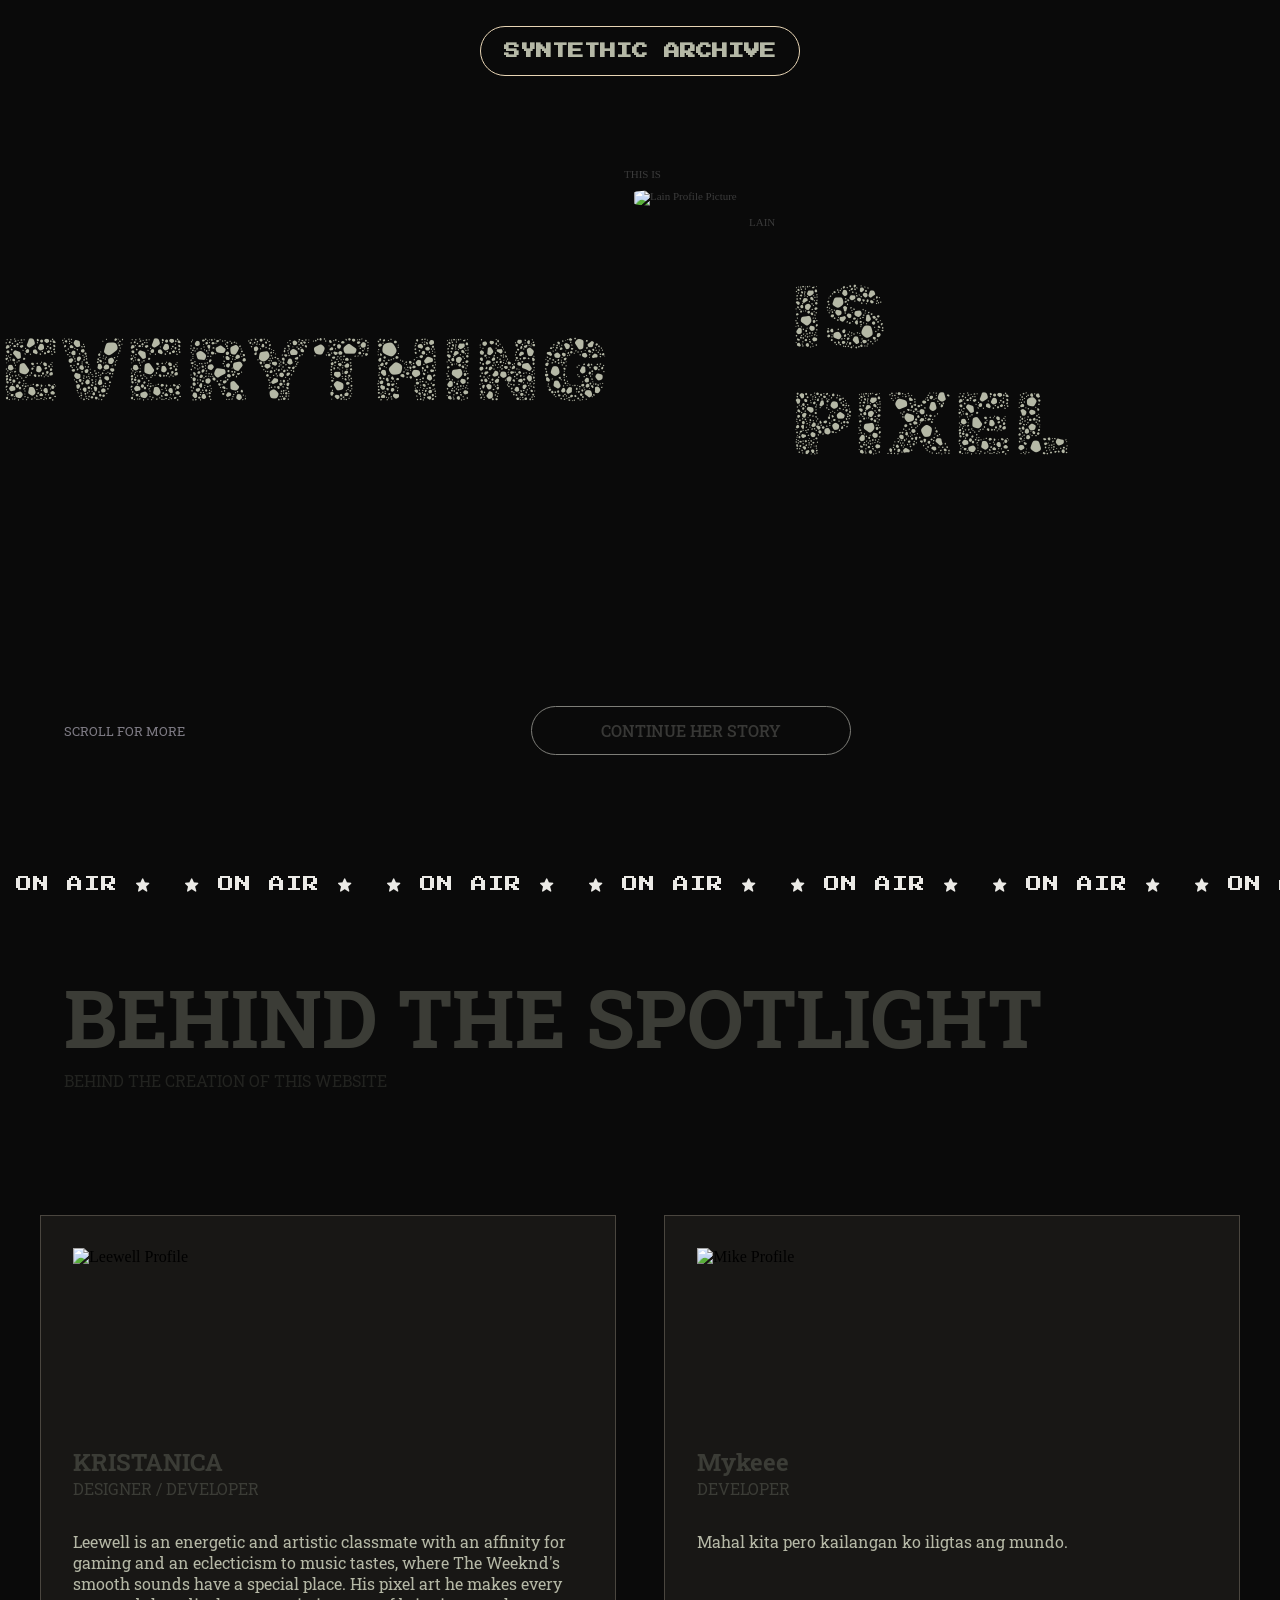
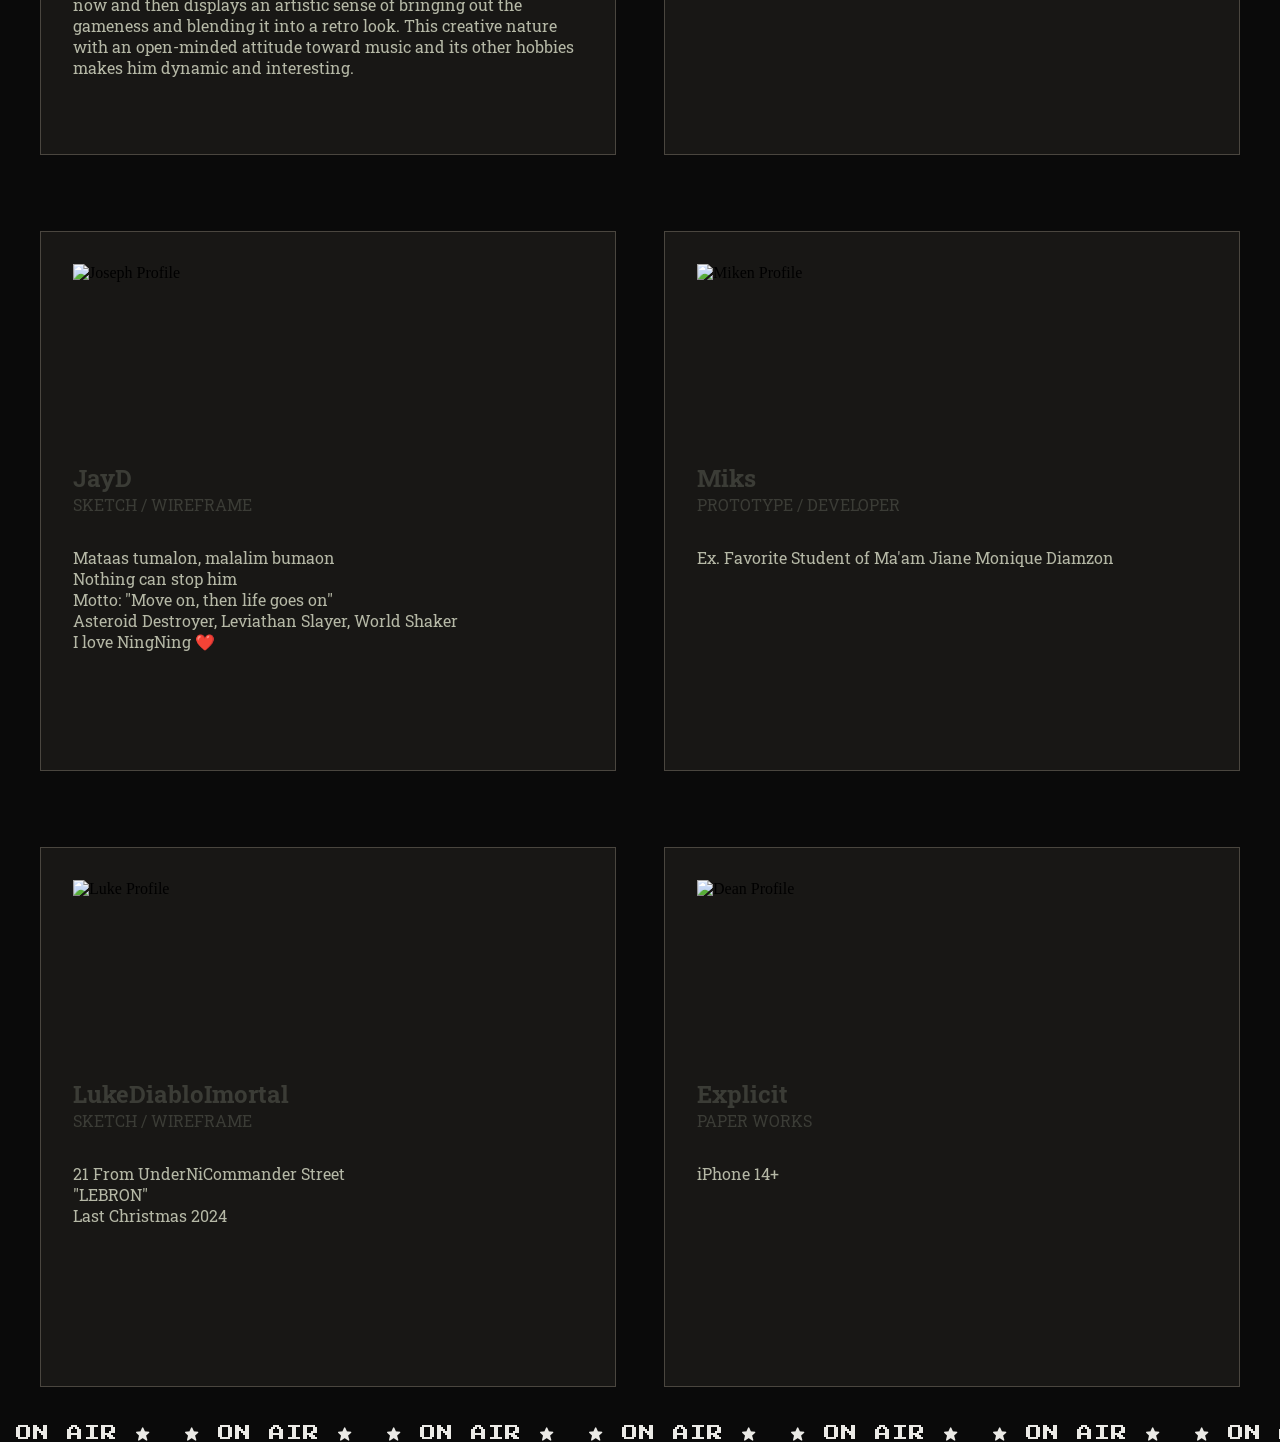
==== index.html @ a0c56dff "Add files via upload" ====
<!DOCTYPE html>
<html lang="en">
<head>
<!--LANDING PAGE (HTML FILE 1)-->
    <meta charset="UTF-8">
    <meta name="viewport" content="width=device-width, initial-scale=1.0">
    <!--ICONS-->
    <link href='https://unpkg.com/boxicons@2.1.4/css/boxicons.min.css' rel='stylesheet'>
    <!--Font 1-->
    <!--p2p-->
    <link rel="preconnect" href="https://fonts.googleapis.com">
    <link rel="preconnect" href="https://fonts.gstatic.com" crossorigin>
    <link href="https://fonts.googleapis.com/css2?family=Exo+2:ital,wght@0,100..900;1,100..900&family=Press+Start+2P&display=swap" rel="stylesheet">
    <!--Font 2-->
    <!--Rubik-->
    <link rel="preconnect" href="https://fonts.googleapis.com">
    <link rel="preconnect" href="https://fonts.gstatic.com" crossorigin>
    <link href="https://fonts.googleapis.com/css2?family=Rubik+Microbe&display=swap" rel="stylesheet">
    <!--Font 3-->
    <!--Roboto Slab-->
    <link rel="preconnect" href="https://fonts.googleapis.com">
    <link rel="preconnect" href="https://fonts.gstatic.com" crossorigin>
    <link href="https://fonts.googleapis.com/css2?family=Roboto+Slab:wght@100..900&family=Rubik+Microbe&display=swap" rel="stylesheet">
    <!--SCRIPTs-->
    <script src="theme.js"></script>
    <script src="script.js"></script>
    <!--STYLE-->
    <link rel="stylesheet" href="style1.css">
    <link rel="icon" href="Homepage_imgs/SA-Logo.png">
    <title>Pixel</title>
</head>
<body>
    <div class="landing-page">
        <div class="header">
            <h1>SYNTETHIC ARCHIVE</h1>
        </div>
        <div id="container" >
            <h1>EVERYTHING</h1>
            <div class="imgContainer">
                <p>THIS IS</p>
                <img src="imgs/lains.jpg" alt="Lain Profile Picture">
                <p class="lain">LAIN</p>
            </div>
            <h1 class="Pixel">IS PIXEL</h1>
        </div>
        <div id="buttonsContainer" name="LAIN">
            <a href="#behind_the_scene" class="scroll">SCROLL FOR MORE</a>
            <button><a href="honePage.html">CONTINUE HER STORY</a></button>
        </div>
        
        <div class="text-wrapper">
            <p> ON AIR <i class='bx bxs-star'></i></p>
            <p><i class='bx bxs-star'></i> ON AIR <i class='bx bxs-star'></i></p>
            <p><i class='bx bxs-star'></i> ON AIR <i class='bx bxs-star'></i></p>
            <p><i class='bx bxs-star'></i> ON AIR <i class='bx bxs-star'></i></p>
            <p><i class='bx bxs-star'></i> ON AIR <i class='bx bxs-star'></i></p>
            <p><i class='bx bxs-star'></i> ON AIR <i class='bx bxs-star'></i></p>
            <p><i class='bx bxs-star'></i> ON AIR <i class='bx bxs-star'></i></p>
            <p><i class='bx bxs-star'></i> ON AIR <i class='bx bxs-star'></i></p>
            <p><i class='bx bxs-star'></i> ON AIR <i class='bx bxs-star'></i></p>
            <p><i class='bx bxs-star'></i> ON AIR <i class='bx bxs-star'></i></p>
            <p><i class='bx bxs-star'></i> ON AIR <i class='bx bxs-star'></i></p>
            <p><i class='bx bxs-star'></i> ON AIR <i class='bx bxs-star'></i></p>
            <p><i class='bx bxs-star'></i> ON AIR <i class='bx bxs-star'></i></p>
            <p><i class='bx bxs-star'></i> ON AIR <i class='bx bxs-star'></i></p>
            <p><i class='bx bxs-star'></i> ON AIR <i class='bx bxs-star'></i></p>
            <p><i class='bx bxs-star'></i> ON AIR <i class='bx bxs-star'></i></p>
            <p><i class='bx bxs-star'></i> ON AIR <i class='bx bxs-star'></i></p>
            <p><i class='bx bxs-star'></i> ON AIR <i class='bx bxs-star'></i></p>
            <p><i class='bx bxs-star'></i> ON AIR <i class='bx bxs-star'></i></p>
        </div>
    </div>


    <div id="behind_the_scene">
        <div id="Behind-the-scene-Header" class="artistCont reveal">
            <h1>BEHIND THE SPOTLIGHT</h1>
            <p>BEHIND THE CREATION OF THIS WEBSITE</p>
        </div>
    
    <div class="card_Container">
        <!--Leewell CARD-->
        <div id="kristanica" class="artistCont reveal">
            <div class="img_Container">
                <img src="imgs/Lee.png" alt="Leewell Profile">
            </div>
            <div class="name">
                <h2>KRISTANICA</h2>
                <p>DESIGNER / DEVELOPER</p>
            </div>
            <div class="info">
                <p>Leewell is an energetic and artistic classmate with an affinity for gaming and an eclecticism to music tastes, where The Weeknd's smooth sounds have a special place. His pixel art he makes every now and then displays an artistic sense of bringing out the gameness and blending it into a retro look. This creative nature with an open-minded attitude toward music and its other hobbies makes him dynamic and interesting.</p>
            </div>
        </div>
        <!--MYKE CARD-->
        <div id="Myke" class="artistCont reveal">
            <div class="img_Container">
                <img src="imgs/Myke.png" alt="Mike Profile">
            </div>
            <div class="name">
                <h2>Mykeee</h2>
                <p>DEVELOPER</p>
            </div>
            <div class="info">
                <p>Mahal kita pero kailangan ko iligtas ang mundo.</p>
            </div>
        </div>
        <!--JOSEPH CARD-->
        <div id="Joseph" class="artistCont reveal">
            <div class="img_Container">
                <img src="imgs/Joseph.png" alt="Joseph Profile">
            </div>
            <div class="name">
                <h2>JayD</h2>
                <p>SKETCH / WIREFRAME</p>
            </div>
            <div class="info">
                <p> Mataas tumalon, malalim bumaon <br>
                    Nothing can stop him <br>
                    Motto: "Move on, then life goes on" <br>
                    Asteroid Destroyer, Leviathan Slayer, World Shaker <br>
                    I love NingNing ❤️</p>
            </div>
        </div>
        <!--MIKEN CARD-->
        <div id="Miken" class="artistCont reveal">
            <div class="img_Container">
                <img src="imgs/Miken.png" alt="Miken Profile">
            </div>
            <div class="name">
                <h2>Miks</h2>
                <p>PROTOTYPE / DEVELOPER</p>
            </div>
            <div class="info">
                <p>Ex. Favorite Student of Ma'am Jiane Monique Diamzon</p>
            </div>
        </div>
        <!--LUKE CARD-->
        <div id="Luke" class="artistCont reveal">
            <div class="img_Container">
                <img src="imgs/Luke.png" alt="Luke Profile">
            </div>
            <div class="name">
                <h2>LukeDiabloImortal</h2>
                <p>SKETCH / WIREFRAME</p>
            </div>
            <div class="info">
                <p>21 From UnderNiCommander Street <br>
                    "LEBRON" <br>
                    Last Christmas 2024
                </p>
            </div>
        </div>
        <!--DEAN CARD-->
        <div id="Dean" class="artistCont reveal">
            <div class="img_Container">
                <img src="imgs/Dean.png" alt="Dean Profile">
            </div>
            <div class="name">
                <h2>Explicit</h2>
                <p>PAPER WORKS</p>
            </div>
            <div class="info">
                <p>iPhone 14+</p>
            </div>
        </div>
    </div>    
</div>
<div class="text-wrapper">
    <p> ON AIR <i class='bx bxs-star'></i></p>
    <p><i class='bx bxs-star'></i> ON AIR <i class='bx bxs-star'></i></p>
    <p><i class='bx bxs-star'></i> ON AIR <i class='bx bxs-star'></i></p>
    <p><i class='bx bxs-star'></i> ON AIR <i class='bx bxs-star'></i></p>
    <p><i class='bx bxs-star'></i> ON AIR <i class='bx bxs-star'></i></p>
    <p><i class='bx bxs-star'></i> ON AIR <i class='bx bxs-star'></i></p>
    <p><i class='bx bxs-star'></i> ON AIR <i class='bx bxs-star'></i></p>
    <p><i class='bx bxs-star'></i> ON AIR <i class='bx bxs-star'></i></p>
    <p><i class='bx bxs-star'></i> ON AIR <i class='bx bxs-star'></i></p>
    <p><i class='bx bxs-star'></i> ON AIR <i class='bx bxs-star'></i></p>
    <p><i class='bx bxs-star'></i> ON AIR <i class='bx bxs-star'></i></p>
    <p><i class='bx bxs-star'></i> ON AIR <i class='bx bxs-star'></i></p>
    <p><i class='bx bxs-star'></i> ON AIR <i class='bx bxs-star'></i></p>
    <p><i class='bx bxs-star'></i> ON AIR <i class='bx bxs-star'></i></p>
    <p><i class='bx bxs-star'></i> ON AIR <i class='bx bxs-star'></i></p>
    <p><i class='bx bxs-star'></i> ON AIR <i class='bx bxs-star'></i></p>
    <p><i class='bx bxs-star'></i> ON AIR <i class='bx bxs-star'></i></p>
    <p><i class='bx bxs-star'></i> ON AIR <i class='bx bxs-star'></i></p>
    <p><i class='bx bxs-star'></i> ON AIR <i class='bx bxs-star'></i></p>
</div>
</body>
---- style1.css ----
*{
    padding: 0px;
    margin: 0px;
    box-sizing: border-box;

}
body{
    height: auto;
    background-color: #0A0A0A;
    animation: opa 2s ease;
}.landing-page{
    height: 100vh;
}.header{
    display: flex;
    justify-content: center;
    width: 100%;
    text-align: center;
    padding-top:2% ;
    >h1{
        font-family: "Press Start 2P", serif;
        color: #B5B8A6;
        font-size: 1rem;
        border: 1px solid #E8D5B5;
        padding: 1em;
        width: 25%;
        border-radius: 45px;
    } 
}#container{  
    display: flex;
    height: 50vh;   
    margin-top: 70px;
    align-items: center;
    gap: 15px;
    justify-content: center;

    >h1{
        color: #B5B8A6;
        font-family: "Rubik Microbe", system-ui;
        font-weight: 100;
        font-size: 5.625rem;
    }.Pixel{
        margin-right: 200px;
    }.lain{
        text-align: right;
        }
}.imgContainer{
    width: 16%;
    height: 90%;
    font-size: 11px;
    color: #3B3B3B;
    
    >img{
        max-width: 100%;
        height: 100%;
        object-fit: cover;
        border-radius: 35%;
        padding: 0.625rem;
    }
}#buttonsContainer{
    display: flex;
    gap: 27%;
    align-items: center;
    height: 30vh;
    width: 100%;

    >a{
        text-decoration: none;
        margin-left: 1rem;
        font-size: 0.8rem;
        color: #F2ECFF;
        font-family: "Roboto Slab", serif;
        margin-left: 5%;
        opacity: 0.5;

    }>button{
        width: 100%;
        font-size: 1rem;
        width: 25%;
        padding: 0.8em;
        border-radius: 25px;
        font-family: "Roboto Slab", serif;
        font-weight: 500;
        background-color: #0A0A0A;
        opacity: 0.5;
        border: 1px solid #F1F1E6;
        cursor: pointer;

        >a{
            color: #F1F1E6;
            opacity: 0.4;
            text-decoration: none;
        }
    }
}
.buttonsContainer button:hover{
    opacity: 1;
}#buttonsContainer a:hover{
    text-decoration: underline;
    opacity: 1;
}.text-wrapper{
    padding-top: 10px;
    display: flex;
    justify-content: flex-start;
    overflow: hidden;
    background-color: #0A0A0A;
}.text-wrapper p {
    color: #EBEAE6;
    white-space: nowrap;
    padding: 0 1rem;
    letter-spacing: 1px;
    animation: move-rtl 5000ms linear infinite;
    font-family:"press start 2p";
}

#behind_the_scene{
    height: auto;
    background-color: #0A0A0A;
}#Behind-the-scene-Header {
    padding: 4rem;
    height: 35vh;
    font-family: "Roboto Slab", serif;
    >h1{
        font-size: 5rem;
        color: #3B3C36;
    }
    >p{
        color: #3B3C36;
        opacity: 0.5;
    }
}.card_Container{
    height: 200vh;
    display: flex;
    flex-wrap: wrap;
    gap: 3em;
    justify-content: center;
}#kristanica, #Myke, #Joseph, #Miken, #Luke, #Dean{
    width: 45%;
    height: 30%;
    background-color: #181715;
    display: flex;
    flex-direction: column;
    gap: 2em;
    padding: 2em;
    border: 1px solid #4A463F;  
}.info p{
    color: #B5B8A6;
    font-family: "Roboto Slab", serif;
}.name{
    >h2{
        color: #3B3C36;
        font-family: "Roboto Slab", serif;
    }>p{
        color: #3B3C36;
        font-family: "Roboto Slab", serif;
    }   
}.img_Container{
    height: 35%;
    width: 28%;
}.img_Container img{
    height: 100%;
    width: 100%;
}

/*KEyframe1 RIght to left animation*/
@keyframes move-rtl{
    0%{
        transform: translateX(0);
    }
    100%{
        transform: translateX(-100%);
    }
}/*Animation in Landing page ("On Air") --END--*/
@keyframes opa {
    from{
        opacity: 0;
    }
    to{
        opacity: 100;
    }
}


.reveal {
    opacity: 0;
    transform: scale(0.5);
    transition: opacity 0.5s ease, transform 0.5s ease;
}
.reveal.appear {
    opacity: 1;
    transform: scale(1);
}





/*MEDIA QUARIES*/
@media (max-width: 344px){
    .card_Container{
        flex-wrap: nowrap;
        flex-direction: column;
    }.Card{
        width: 90%;
        margin: auto;
    }
}


@media(max-width: 414px){
    html{
        font-size: 12px;
    }.landing-page{
        height: 80vh;
    }.header{
        >h1{
            font-size: 1rem;
            width: 75%;
        }
    }#container{
        margin-top: 0px;
        flex-direction: column;
        gap: 25px;
        >h1{
            font-size: 3rem;
        }p{
        font-size: 0.7rem;
        }.Pixel{
            margin-right: 0px;
        }
    }.imgContainer{
        width: 37%;
        height: 50%;
    }#Behind-the-scene-Header {
        padding: 2rem;
        height: 30vh;
        font-family: "Roboto Slab", serif;
        >h1{
            font-size: 3rem;
            color: #3B3C36;
        }
    }#buttonsContainer{
        gap: 16%;
        height: 10vh;
        >button{
            width: 35%;
            font-size: 0.8rem;
        }>a{
            font-size: 0.5rem;
        }
    }.text-wrapper{
        margin-top: 50px;
    }.card_Container{ 
        height: 250vh;
        flex-wrap: nowrap;
        flex-direction: column;
    }#kristanica, #Myke, #Joseph, #Miken,#Luke,#Dean{
        width: 90%;
        margin: auto;

    }
}
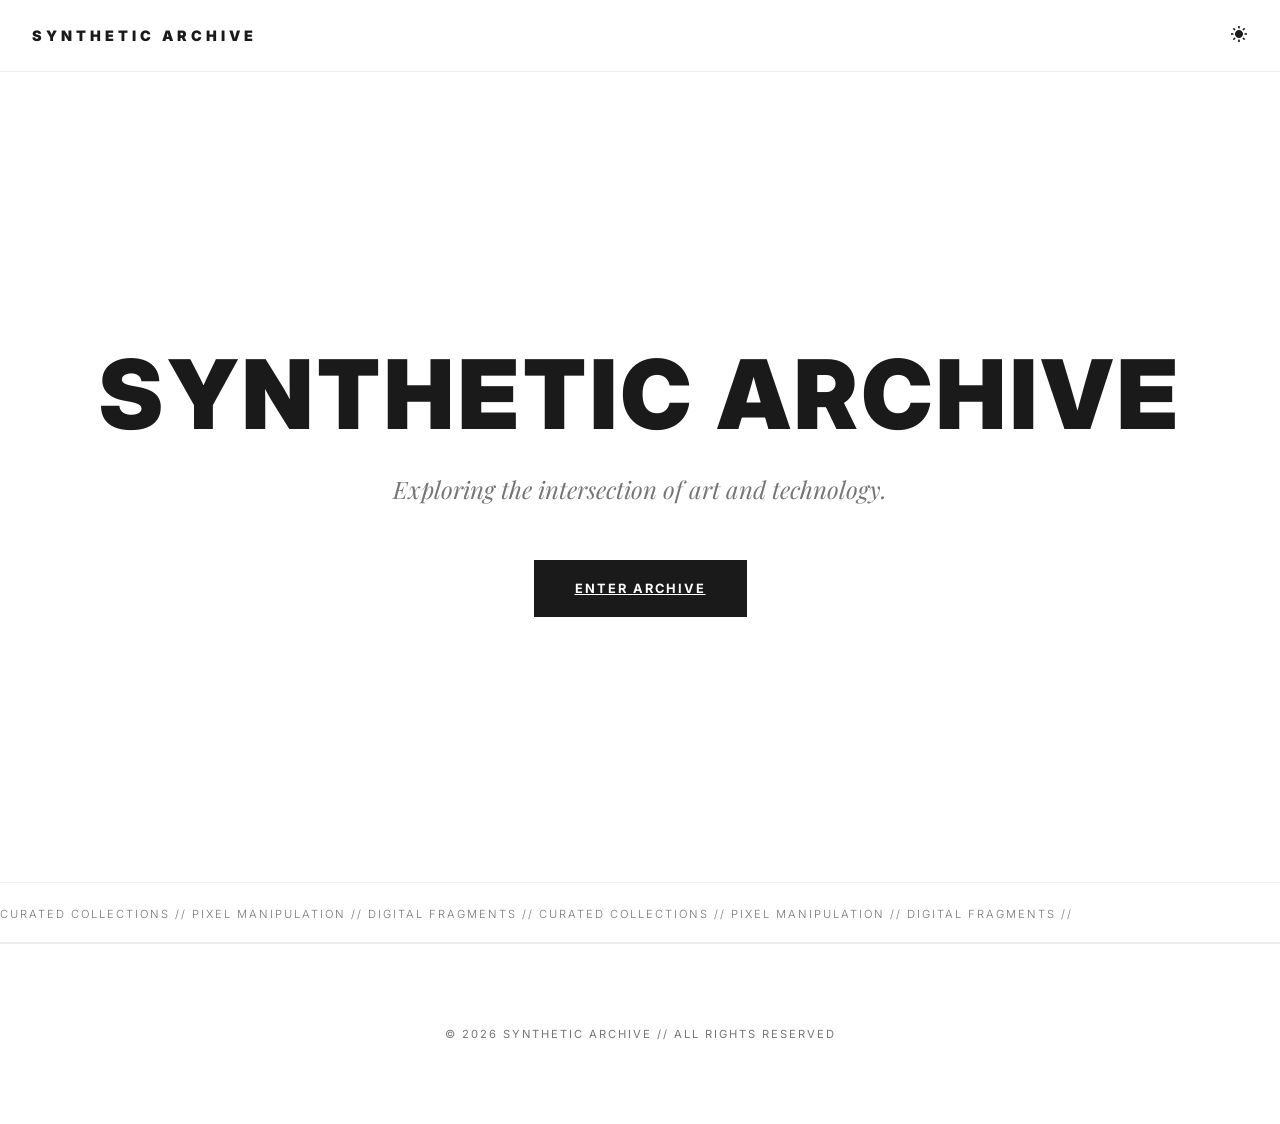
==== commit f04d03ca: "Refactor styles and structure for homepage; remove old styles, update theme functionality, and enhan" ====
--- a/index.html
+++ b/index.html
@@ -1,190 +1,93 @@
 <!DOCTYPE html>
 <html lang="en">
 <head>
-<!--LANDING PAGE (HTML FILE 1)-->
     <meta charset="UTF-8">
     <meta name="viewport" content="width=device-width, initial-scale=1.0">
-    <!--ICONS-->
     <link href='https://unpkg.com/boxicons@2.1.4/css/boxicons.min.css' rel='stylesheet'>
-    <!--Font 1-->
-    <!--p2p-->
-    <link rel="preconnect" href="https://fonts.googleapis.com">
-    <link rel="preconnect" href="https://fonts.gstatic.com" crossorigin>
-    <link href="https://fonts.googleapis.com/css2?family=Exo+2:ital,wght@0,100..900;1,100..900&family=Press+Start+2P&display=swap" rel="stylesheet">
-    <!--Font 2-->
-    <!--Rubik-->
-    <link rel="preconnect" href="https://fonts.googleapis.com">
-    <link rel="preconnect" href="https://fonts.gstatic.com" crossorigin>
-    <link href="https://fonts.googleapis.com/css2?family=Rubik+Microbe&display=swap" rel="stylesheet">
-    <!--Font 3-->
-    <!--Roboto Slab-->
-    <link rel="preconnect" href="https://fonts.googleapis.com">
-    <link rel="preconnect" href="https://fonts.gstatic.com" crossorigin>
-    <link href="https://fonts.googleapis.com/css2?family=Roboto+Slab:wght@100..900&family=Rubik+Microbe&display=swap" rel="stylesheet">
-    <!--SCRIPTs-->
-    <script src="theme.js"></script>
-    <script src="script.js"></script>
-    <!--STYLE-->
-    <link rel="stylesheet" href="style1.css">
+    <link rel="stylesheet" href="styles.css">
     <link rel="icon" href="Homepage_imgs/SA-Logo.png">
-    <title>Pixel</title>
+    <title>Synthetic Archive</title>
+    <style>
+        .hero {
+            height: 90vh;
+            display: flex;
+            flex-direction: column;
+            justify-content: center;
+            align-items: center;
+            text-align: center;
+            padding: 2rem;
+        }
+
+        .hero h1 {
+            font-size: 6rem;
+            margin-bottom: 1rem;
+            font-weight: 900;
+        }
+
+        .hero p {
+            font-family: var(--font-serif);
+            font-size: 1.5rem;
+            color: var(--text-dim);
+            margin-bottom: 3rem;
+            font-style: italic;
+        }
+
+        .hero-btns {
+            display: flex;
+            gap: 2rem;
+        }
+
+        @media (max-width: 768px) {
+            .hero h1 { font-size: 3rem; }
+        }
+    </style>
 </head>
 <body>
-    <div class="landing-page">
-        <div class="header">
-            <h1>SYNTETHIC ARCHIVE</h1>
-        </div>
-        <div id="container" >
-            <h1>EVERYTHING</h1>
-            <div class="imgContainer">
-                <p>THIS IS</p>
-                <img src="imgs/lains.jpg" alt="Lain Profile Picture">
-                <p class="lain">LAIN</p>
+    <header>
+        <nav>
+            <div class="logo">
+                <h1 style="font-size: 0.9rem;">Synthetic Archive</h1>
             </div>
-            <h1 class="Pixel">IS PIXEL</h1>
-        </div>
-        <div id="buttonsContainer" name="LAIN">
-            <a href="#behind_the_scene" class="scroll">SCROLL FOR MORE</a>
-            <button><a href="honePage.html">CONTINUE HER STORY</a></button>
-        </div>
-        
-        <div class="text-wrapper">
-            <p> ON AIR <i class='bx bxs-star'></i></p>
-            <p><i class='bx bxs-star'></i> ON AIR <i class='bx bxs-star'></i></p>
-            <p><i class='bx bxs-star'></i> ON AIR <i class='bx bxs-star'></i></p>
-            <p><i class='bx bxs-star'></i> ON AIR <i class='bx bxs-star'></i></p>
-            <p><i class='bx bxs-star'></i> ON AIR <i class='bx bxs-star'></i></p>
-            <p><i class='bx bxs-star'></i> ON AIR <i class='bx bxs-star'></i></p>
-            <p><i class='bx bxs-star'></i> ON AIR <i class='bx bxs-star'></i></p>
-            <p><i class='bx bxs-star'></i> ON AIR <i class='bx bxs-star'></i></p>
-            <p><i class='bx bxs-star'></i> ON AIR <i class='bx bxs-star'></i></p>
-            <p><i class='bx bxs-star'></i> ON AIR <i class='bx bxs-star'></i></p>
-            <p><i class='bx bxs-star'></i> ON AIR <i class='bx bxs-star'></i></p>
-            <p><i class='bx bxs-star'></i> ON AIR <i class='bx bxs-star'></i></p>
-            <p><i class='bx bxs-star'></i> ON AIR <i class='bx bxs-star'></i></p>
-            <p><i class='bx bxs-star'></i> ON AIR <i class='bx bxs-star'></i></p>
-            <p><i class='bx bxs-star'></i> ON AIR <i class='bx bxs-star'></i></p>
-            <p><i class='bx bxs-star'></i> ON AIR <i class='bx bxs-star'></i></p>
-            <p><i class='bx bxs-star'></i> ON AIR <i class='bx bxs-star'></i></p>
-            <p><i class='bx bxs-star'></i> ON AIR <i class='bx bxs-star'></i></p>
-            <p><i class='bx bxs-star'></i> ON AIR <i class='bx bxs-star'></i></p>
-        </div>
-    </div>
+            <div class="nav-links" style="display: flex; align-items: center;">
+                <button id="theme">
+                    <i class='bx bxs-sun'></i>
+                    <i class='bx bxs-moon'></i>
+                </button>
+            </div>
+        </nav>
+    </header>
 
+    <main>
+        <section class="hero">
+            <h1 class="reveal">Synthetic Archive</h1>
+            <p class="reveal">Exploring the intersection of art and technology.</p>
+            <div class="hero-btns reveal">
+                <a href="homepage.html" class="btn-minimal">Enter Archive</a>
+            </div>
+        </section>
 
-    <div id="behind_the_scene">
-        <div id="Behind-the-scene-Header" class="artistCont reveal">
-            <h1>BEHIND THE SPOTLIGHT</h1>
-            <p>BEHIND THE CREATION OF THIS WEBSITE</p>
-        </div>
-    
-    <div class="card_Container">
-        <!--Leewell CARD-->
-        <div id="kristanica" class="artistCont reveal">
-            <div class="img_Container">
-                <img src="imgs/Lee.png" alt="Leewell Profile">
-            </div>
-            <div class="name">
-                <h2>KRISTANICA</h2>
-                <p>DESIGNER / DEVELOPER</p>
-            </div>
-            <div class="info">
-                <p>Leewell is an energetic and artistic classmate with an affinity for gaming and an eclecticism to music tastes, where The Weeknd's smooth sounds have a special place. His pixel art he makes every now and then displays an artistic sense of bringing out the gameness and blending it into a retro look. This creative nature with an open-minded attitude toward music and its other hobbies makes him dynamic and interesting.</p>
+        <div class="marquee-container">
+            <div class="marquee-content">
+                <span>CURATED COLLECTIONS // PIXEL MANIPULATION // DIGITAL FRAGMENTS // CURATED COLLECTIONS // PIXEL MANIPULATION // DIGITAL FRAGMENTS //</span>
             </div>
         </div>
-        <!--MYKE CARD-->
-        <div id="Myke" class="artistCont reveal">
-            <div class="img_Container">
-                <img src="imgs/Myke.png" alt="Mike Profile">
-            </div>
-            <div class="name">
-                <h2>Mykeee</h2>
-                <p>DEVELOPER</p>
-            </div>
-            <div class="info">
-                <p>Mahal kita pero kailangan ko iligtas ang mundo.</p>
-            </div>
-        </div>
-        <!--JOSEPH CARD-->
-        <div id="Joseph" class="artistCont reveal">
-            <div class="img_Container">
-                <img src="imgs/Joseph.png" alt="Joseph Profile">
-            </div>
-            <div class="name">
-                <h2>JayD</h2>
-                <p>SKETCH / WIREFRAME</p>
-            </div>
-            <div class="info">
-                <p> Mataas tumalon, malalim bumaon <br>
-                    Nothing can stop him <br>
-                    Motto: "Move on, then life goes on" <br>
-                    Asteroid Destroyer, Leviathan Slayer, World Shaker <br>
-                    I love NingNing ❤️</p>
-            </div>
-        </div>
-        <!--MIKEN CARD-->
-        <div id="Miken" class="artistCont reveal">
-            <div class="img_Container">
-                <img src="imgs/Miken.png" alt="Miken Profile">
-            </div>
-            <div class="name">
-                <h2>Miks</h2>
-                <p>PROTOTYPE / DEVELOPER</p>
-            </div>
-            <div class="info">
-                <p>Ex. Favorite Student of Ma'am Jiane Monique Diamzon</p>
-            </div>
-        </div>
-        <!--LUKE CARD-->
-        <div id="Luke" class="artistCont reveal">
-            <div class="img_Container">
-                <img src="imgs/Luke.png" alt="Luke Profile">
-            </div>
-            <div class="name">
-                <h2>LukeDiabloImortal</h2>
-                <p>SKETCH / WIREFRAME</p>
-            </div>
-            <div class="info">
-                <p>21 From UnderNiCommander Street <br>
-                    "LEBRON" <br>
-                    Last Christmas 2024
-                </p>
-            </div>
-        </div>
-        <!--DEAN CARD-->
-        <div id="Dean" class="artistCont reveal">
-            <div class="img_Container">
-                <img src="imgs/Dean.png" alt="Dean Profile">
-            </div>
-            <div class="name">
-                <h2>Explicit</h2>
-                <p>PAPER WORKS</p>
-            </div>
-            <div class="info">
-                <p>iPhone 14+</p>
-            </div>
-        </div>
-    </div>    
-</div>
-<div class="text-wrapper">
-    <p> ON AIR <i class='bx bxs-star'></i></p>
-    <p><i class='bx bxs-star'></i> ON AIR <i class='bx bxs-star'></i></p>
-    <p><i class='bx bxs-star'></i> ON AIR <i class='bx bxs-star'></i></p>
-    <p><i class='bx bxs-star'></i> ON AIR <i class='bx bxs-star'></i></p>
-    <p><i class='bx bxs-star'></i> ON AIR <i class='bx bxs-star'></i></p>
-    <p><i class='bx bxs-star'></i> ON AIR <i class='bx bxs-star'></i></p>
-    <p><i class='bx bxs-star'></i> ON AIR <i class='bx bxs-star'></i></p>
-    <p><i class='bx bxs-star'></i> ON AIR <i class='bx bxs-star'></i></p>
-    <p><i class='bx bxs-star'></i> ON AIR <i class='bx bxs-star'></i></p>
-    <p><i class='bx bxs-star'></i> ON AIR <i class='bx bxs-star'></i></p>
-    <p><i class='bx bxs-star'></i> ON AIR <i class='bx bxs-star'></i></p>
-    <p><i class='bx bxs-star'></i> ON AIR <i class='bx bxs-star'></i></p>
-    <p><i class='bx bxs-star'></i> ON AIR <i class='bx bxs-star'></i></p>
-    <p><i class='bx bxs-star'></i> ON AIR <i class='bx bxs-star'></i></p>
-    <p><i class='bx bxs-star'></i> ON AIR <i class='bx bxs-star'></i></p>
-    <p><i class='bx bxs-star'></i> ON AIR <i class='bx bxs-star'></i></p>
-    <p><i class='bx bxs-star'></i> ON AIR <i class='bx bxs-star'></i></p>
-    <p><i class='bx bxs-star'></i> ON AIR <i class='bx bxs-star'></i></p>
-    <p><i class='bx bxs-star'></i> ON AIR <i class='bx bxs-star'></i></p>
-</div>
-</body>+    </main>
+
+    <footer style="padding: 5rem 2rem; border-top: 1px solid var(--border); text-align: center;">
+        <p style="font-size: 0.7rem; color: var(--text-dim); letter-spacing: 2px; text-transform: uppercase;">© 2026 Synthetic Archive // All Rights Reserved</p>
+    </footer>
+
+    <script src="theme.js"></script>
+    <script>
+        const observer = new IntersectionObserver((entries) => {
+            entries.forEach(entry => {
+                if (entry.isIntersecting) {
+                    entry.target.classList.add('appear');
+                }
+            });
+        }, { threshold: 0.1 });
+
+        document.querySelectorAll('.reveal').forEach(el => observer.observe(el));
+    </script>
+</body>
+</html>
--- a/styles.css
+++ b/styles.css
@@ -0,0 +1,251 @@
+@import url('https://fonts.googleapis.com/css2?family=Inter:wght@300;400;500;700;900&family=Playfair+Display:wght@700&display=swap');
+
+:root {
+    /* Minimalist Palette */
+    --bg-color: #ffffff;
+    --bg-card: #f9f9f9;
+    --text-main: #1a1a1a;
+    --text-dim: #757575;
+    --accent: #000000;
+    --border: #eeeeee;
+    
+    /* Typography */
+    --font-header: 'Inter', sans-serif;
+    --font-body: 'Inter', sans-serif;
+    --font-serif: 'Playfair Display', serif;
+
+    /* Spacing & Transitions */
+    --transition: all 0.4s ease;
+    --container-width: 1200px;
+}
+
+.lightmode {
+    /* Optional: Minimalist Dark Mode */
+    --bg-color: #121212;
+    --bg-card: #1e1e1e;
+    --text-main: #f5f5f5;
+    --text-dim: #a0a0a0;
+    --border: #2a2a2a;
+}
+
+* {
+    margin: 0;
+    padding: 0;
+    box-sizing: border-box;
+}
+
+html {
+    scroll-behavior: smooth;
+}
+
+body {
+    background-color: var(--bg-color);
+    color: var(--text-main);
+    font-family: var(--font-body);
+    line-height: 1.8;
+    overflow-x: hidden;
+}
+
+/* Typography Helpers */
+h1, h2, h3, h4 {
+    font-family: var(--font-header);
+    font-weight: 900;
+    text-transform: uppercase;
+    letter-spacing: 4px;
+    line-height: 1.2;
+}
+
+.serif-text {
+    font-family: var(--font-serif);
+    text-transform: none;
+    letter-spacing: 0;
+}
+
+/* Common Components */
+
+nav {
+    position: sticky;
+    top: 0;
+    z-index: 1000;
+    background: var(--bg-color);
+    border-bottom: 1px solid var(--border);
+    padding: 1.5rem 2rem;
+    display: flex;
+    justify-content: space-between;
+    align-items: center;
+}
+
+.nav-links a {
+    text-decoration: none;
+    color: var(--text-main);
+    font-size: 0.8rem;
+    font-weight: 500;
+    letter-spacing: 2px;
+    text-transform: uppercase;
+    margin-left: 2rem;
+    transition: var(--transition);
+}
+
+.nav-links a:hover {
+    color: var(--text-dim);
+}
+
+/* Minimalist Button */
+.btn-minimal {
+    background: var(--text-main);
+    color: var(--bg-color);
+    border: 1px solid var(--text-main);
+    padding: 1rem 2.5rem;
+    font-family: var(--font-header);
+    font-size: 0.8rem;
+    font-weight: 700;
+    cursor: pointer;
+    transition: var(--transition);
+    text-transform: uppercase;
+    letter-spacing: 2px;
+}
+
+.btn-minimal:hover {
+    background: transparent;
+    color: var(--text-main);
+}
+
+/* Reveal Animation */
+.reveal {
+    opacity: 0;
+    transform: translateY(20px);
+    transition: opacity 1s ease, transform 1s ease;
+}
+
+.reveal.appear {
+    opacity: 1;
+    transform: translateY(0);
+}
+
+/* Marquee */
+.marquee-container {
+    background: var(--bg-color);
+    border-top: 1px solid var(--border);
+    border-bottom: 1px solid var(--border);
+    padding: 15px 0;
+    overflow: hidden;
+    white-space: nowrap;
+}
+
+.marquee-content {
+    display: inline-block;
+    animation: marquee 30s linear infinite;
+}
+
+.marquee-content span {
+    font-size: 0.7rem;
+    font-weight: 300;
+    color: var(--text-dim);
+    margin-right: 4rem;
+    letter-spacing: 2px;
+}
+
+@keyframes marquee {
+    from { transform: translateX(0); }
+    to { transform: translateX(-50%); }
+}
+
+/* Project Pages Layout */
+.title-page {
+    padding: 8rem 2rem;
+    text-align: center;
+    max-width: var(--container-width);
+    margin: 0 auto;
+}
+
+.title-page h1 {
+    font-size: 4rem;
+    margin-bottom: 2rem;
+}
+
+.title-page #title-info {
+    color: var(--text-dim);
+    max-width: 600px;
+    margin: 0 auto;
+    font-size: 1.1rem;
+}
+
+.projects-container {
+    display: grid;
+    grid-template-columns: 1fr 1fr;
+    max-width: var(--container-width);
+    margin: 0 auto 8rem;
+}
+
+.project {
+    padding: 2rem;
+    display: flex;
+    justify-content: center;
+    align-items: center;
+    background: var(--bg-card);
+}
+
+.project img {
+    width: 100%;
+    filter: grayscale(100%);
+    transition: var(--transition);
+}
+
+.project:hover img {
+    filter: grayscale(0%);
+}
+
+.project-info {
+    padding: 4rem;
+    display: flex;
+    flex-direction: column;
+    justify-content: center;
+    border-bottom: 1px solid var(--border);
+}
+
+.project-info h3 {
+    font-size: 0.7rem;
+    color: var(--text-dim);
+    margin-bottom: 1rem;
+}
+
+.project-info .project-title {
+    font-size: 1.5rem;
+    margin-bottom: 1.5rem;
+}
+
+.project-info p {
+    color: var(--text-dim);
+    font-size: 0.9rem;
+}
+
+/* Footer Icons (Theme Toggle) */
+#theme {
+    background: none;
+    border: none;
+    cursor: pointer;
+    color: var(--text-main);
+    font-size: 1.2rem;
+}
+
+#theme i:last-child {
+    display: none;
+}
+
+.lightmode #theme i:first-child {
+    display: none;
+}
+
+.lightmode #theme i:last-child {
+    display: block;
+}
+
+/* Media Queries */
+@media (max-width: 768px) {
+    .projects-container {
+        grid-template-columns: 1fr;
+    }
+    .title-page h1 {
+        font-size: 2.5rem;
+    }
+}
